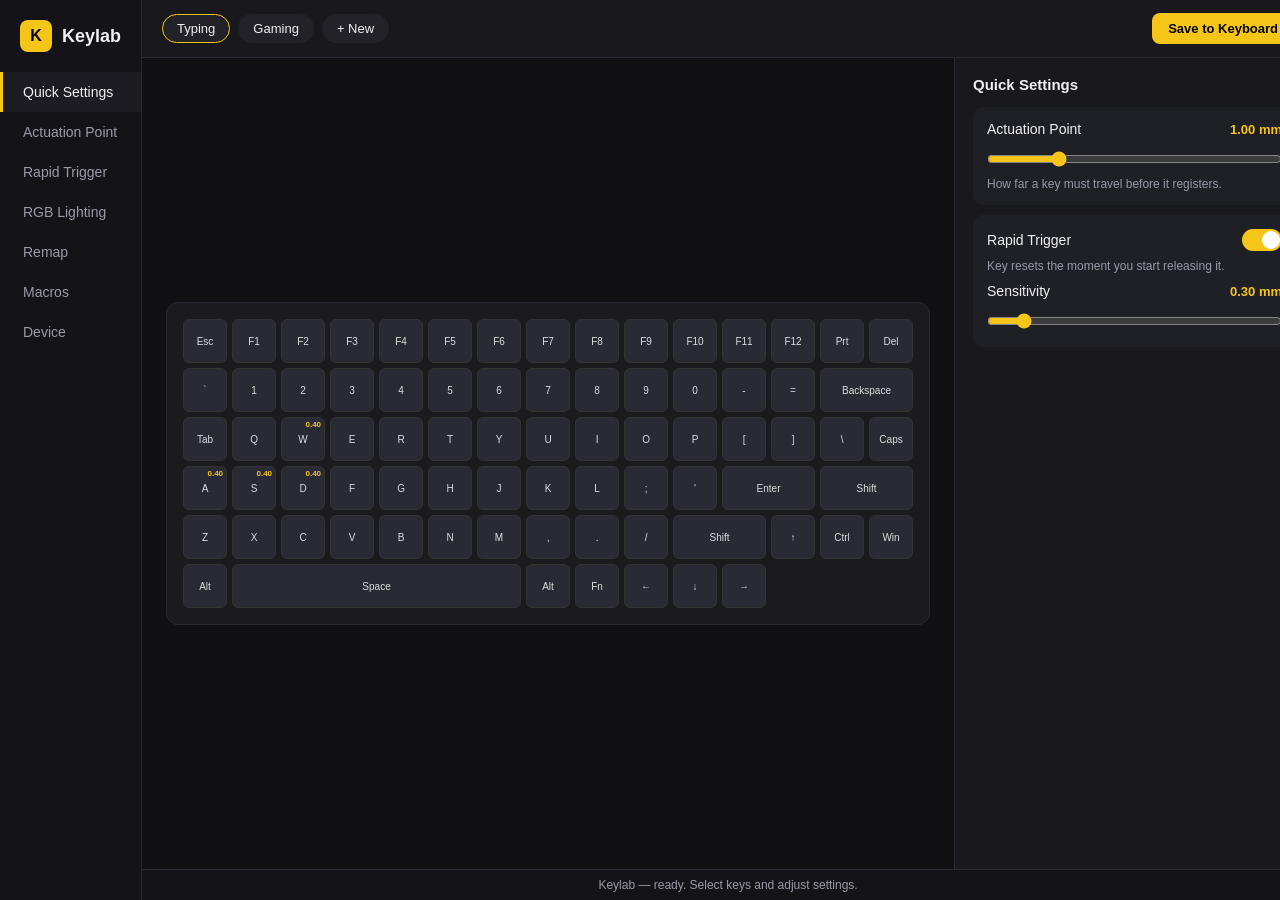
==== site/index.html @ 2c56862e "Rebrand to Keylab with improved design and reliable static deploy" ====
<!DOCTYPE html>
<html lang="en">
<head>
<meta charset="UTF-8">
<meta name="viewport" content="width=device-width, initial-scale=1.0">
<title>Keylab — Keyboard Configurator</title>
<link rel="icon" href="data:image/svg+xml,%3Csvg viewBox='0 0 64 64' xmlns='http://www.w3.org/2000/svg'%3E%3Crect width='64' height='64' rx='12' fill='%23f5c518'/%3E%3Ctext x='32' y='42' text-anchor='middle' font-size='26' font-weight='700' fill='%23000' font-family='system-ui'%3EK%3C/text%3E%3C/svg%3E">
<style>
  :root {
    --bg: #0e0e11;
    --sidebar: #141418;
    --panel: #18181d;
    --card: #1f1f26;
    --border: #2a2a32;
    --text: #f0f0f4;
    --text-dim: #9a9aa8;
    --accent: #f5c518;
    --accent-hover: #ffd84d;
    --selected: #6c5ce7;
    --key: #2a2a34;
    --key-hover: #353542;
  }
  * { box-sizing: border-box; margin: 0; padding: 0; }
  body {
    font-family: -apple-system, BlinkMacSystemFont, "Segoe UI", Roboto, sans-serif;
    background: var(--bg);
    color: var(--text);
    height: 100vh;
    display: flex;
    overflow: hidden;
  }
  .sidebar {
    width: 230px;
    background: var(--sidebar);
    border-right: 1px solid var(--border);
    display: flex;
    flex-direction: column;
    padding: 16px 0;
  }
  .logo {
    padding: 4px 20px 20px;
    display: flex;
    align-items: center;
    gap: 10px;
    font-weight: 700;
    font-size: 18px;
  }
  .logo-icon {
    width: 32px; height: 32px;
    background: var(--accent);
    border-radius: 8px;
    display: flex; align-items: center; justify-content: center;
    color: #000; font-weight: 800; font-size: 16px;
  }
  .nav-item {
    padding: 12px 20px;
    cursor: pointer;
    font-size: 14px;
    color: var(--text-dim);
    display: flex;
    align-items: center;
    gap: 12px;
    transition: 0.15s;
    border-left: 3px solid transparent;
  }
  .nav-item:hover { background: #1c1c22; color: var(--text); }
  .nav-item.active { background: #1c1c22; color: var(--text); border-left-color: var(--accent); }
  .main { flex: 1; display: flex; flex-direction: column; }
  .topbar {
    height: 58px;
    background: var(--panel);
    border-bottom: 1px solid var(--border);
    display: flex;
    align-items: center;
    justify-content: space-between;
    padding: 0 20px;
  }
  .profiles { display: flex; gap: 8px; align-items: center; }
  .profile {
    background: #222228;
    padding: 6px 14px;
    border-radius: 20px;
    font-size: 13px;
    cursor: pointer;
    border: 1px solid transparent;
  }
  .profile.active { border-color: var(--accent); }
  .save-btn {
    background: var(--accent);
    color: #000;
    border: none;
    padding: 8px 16px;
    border-radius: 8px;
    font-weight: 600;
    font-size: 13px;
    cursor: pointer;
  }
  .save-btn:hover { background: var(--accent-hover); }
  .workspace { flex: 1; display: flex; overflow: hidden; }
  .keyboard-wrap {
    flex: 1;
    display: flex;
    align-items: center;
    justify-content: center;
    padding: 24px;
    background: #111114;
  }
  .keyboard {
    display: grid;
    grid-template-columns: repeat(15, 44px);
    gap: 5px;
    background: #1a1a1f;
    padding: 16px;
    border-radius: 12px;
    border: 1px solid var(--border);
  }
  .key {
    height: 44px;
    background: var(--key);
    border-radius: 6px;
    display: flex;
    flex-direction: column;
    align-items: center;
    justify-content: center;
    font-size: 10px;
    font-weight: 500;
    color: #ddd;
    cursor: pointer;
    border: 1px solid #333;
    position: relative;
    transition: 0.1s;
    user-select: none;
  }
  .key:hover { background: var(--key-hover); }
  .key.selected { background: var(--selected); border-color: #8b7cf7; }
  .key .val {
    position: absolute;
    top: 2px; right: 3px;
    font-size: 8px;
    color: var(--accent);
    font-weight: 600;
  }
  .key.wide { grid-column: span 2; }
  .key.space { grid-column: span 6; }
  .settings {
    width: 360px;
    background: var(--panel);
    border-left: 1px solid var(--border);
    padding: 18px;
    overflow-y: auto;
  }
  .section-title { font-size: 15px; font-weight: 600; margin-bottom: 14px; }
  .card {
    background: var(--card);
    border-radius: 10px;
    padding: 14px;
    margin-bottom: 10px;
  }
  .card-header {
    display: flex;
    justify-content: space-between;
    align-items: center;
    margin-bottom: 8px;
    font-size: 14px;
  }
  input[type="range"] { width: 100%; accent-color: var(--accent); margin-top: 6px; }
  .value { color: var(--accent); font-weight: 600; font-size: 13px; }
  .toggle {
    width: 40px; height: 22px;
    background: #333;
    border-radius: 11px;
    position: relative;
    cursor: pointer;
  }
  .toggle.on { background: var(--accent); }
  .toggle::after {
    content: "";
    position: absolute;
    width: 18px; height: 18px;
    background: #fff;
    border-radius: 50%;
    top: 2px; left: 2px;
    transition: 0.2s;
  }
  .toggle.on::after { left: 20px; }
  .section { display: none; }
  .section.active { display: block; }
  .hint { font-size: 12px; color: var(--text-dim); margin-top: 6px; }
  select {
    width: 100%;
    padding: 8px;
    background: #1a1a1f;
    color: #fff;
    border: 1px solid #333;
    border-radius: 6px;
    margin-top: 6px;
  }
  .status {
    background: #141418;
    padding: 8px 16px;
    font-size: 12px;
    color: var(--text-dim);
    border-top: 1px solid var(--border);
    text-align: center;
  }
</style>
</head>
<body>
<div class="sidebar">
  <div class="logo">
    <div class="logo-icon">K</div>
    Keylab
  </div>
  <div class="nav-item active" data-s="quick">Quick Settings</div>
  <div class="nav-item" data-s="actuation">Actuation Point</div>
  <div class="nav-item" data-s="rapid">Rapid Trigger</div>
  <div class="nav-item" data-s="rgb">RGB Lighting</div>
  <div class="nav-item" data-s="remap">Remap</div>
  <div class="nav-item" data-s="macros">Macros</div>
  <div class="nav-item" data-s="device">Device</div>
</div>

<div class="main">
  <div class="topbar">
    <div class="profiles">
      <div class="profile active">Typing</div>
      <div class="profile">Gaming</div>
      <div class="profile">+ New</div>
    </div>
    <button class="save-btn" id="save">Save to Keyboard</button>
  </div>

  <div class="workspace">
    <div class="keyboard-wrap">
      <div class="keyboard" id="kb"></div>
    </div>

    <div class="settings">
      <div class="section active" id="quick">
        <div class="section-title">Quick Settings</div>
        <div class="card">
          <div class="card-header">Actuation Point <span class="value" id="ap-val">1.00 mm</span></div>
          <input type="range" id="ap" min="0.1" max="4.0" step="0.1" value="1.0">
          <div class="hint">How far a key must travel before it registers.</div>
        </div>
        <div class="card">
          <div class="card-header">Rapid Trigger <span class="toggle on"></span></div>
          <div class="hint">Key resets the moment you start releasing it.</div>
          <div class="card-header" style="margin-top:10px">Sensitivity <span class="value">0.30 mm</span></div>
          <input type="range" min="0.1" max="2.0" step="0.1" value="0.3">
        </div>
      </div>

      <div class="section" id="actuation">
        <div class="section-title">Actuation Point</div>
        <div class="card">
          <div class="card-header">Global <span class="value">1.20 mm</span></div>
          <input type="range" min="0.1" max="4.0" step="0.1" value="1.2">
        </div>
        <div class="card">
          <div class="card-header">Per-key mode <span class="toggle"></span></div>
        </div>
      </div>

      <div class="section" id="rapid">
        <div class="section-title">Rapid Trigger</div>
        <div class="card">
          <div class="card-header">Enable <span class="toggle on"></span></div>
          <div class="hint">Resets on release start for faster inputs.</div>
        </div>
        <div class="card">
          <div class="card-header">Sensitivity <span class="value">0.20 mm</span></div>
          <input type="range" min="0.1" max="1.5" step="0.1" value="0.2">
        </div>
      </div>

      <div class="section" id="rgb">
        <div class="section-title">RGB Lighting</div>
        <div class="card">
          <div class="card-header">Effect</div>
          <select>
            <option>Solid</option>
            <option>Wave</option>
            <option>Rainbow</option>
            <option>Reactive</option>
            <option>Breathing</option>
          </select>
        </div>
        <div class="card">
          <div class="card-header">Brightness <span class="value">80%</span></div>
          <input type="range" min="0" max="100" value="80">
        </div>
        <div class="card">
          <div class="card-header">Speed <span class="value">50%</span></div>
          <input type="range" min="0" max="100" value="50">
        </div>
      </div>

      <div class="section" id="remap">
        <div class="section-title">Remap</div>
        <div class="card">
          <div class="card-header">Selected: <span id="sel" style="color:var(--accent)">None</span></div>
          <select>
            <option>Default</option>
            <option>Macro 1</option>
            <option>Media Play/Pause</option>
            <option>Volume Up</option>
            <option>Fn Layer</option>
          </select>
          <div class="hint">Click a key on the keyboard to remap it.</div>
        </div>
      </div>

      <div class="section" id="macros">
        <div class="section-title">Macros</div>
        <div class="card">
          <div class="hint">50 onboard macro slots on most ROYUAN boards.</div>
          <button style="margin-top:10px;width:100%;padding:10px;background:var(--selected);color:#fff;border:none;border-radius:6px;cursor:pointer">Record Macro</button>
        </div>
      </div>

      <div class="section" id="device">
        <div class="section-title">Device</div>
        <div class="card">
          <div class="card-header">Windows Key Lock <span class="toggle"></span></div>
        </div>
        <div class="card">
          <div class="card-header">WASD / Arrow Swap <span class="toggle"></span></div>
        </div>
        <div class="card">
          <div class="card-header">Debounce</div>
          <input type="range" min="0" max="20" value="5" style="margin-top:6px">
        </div>
      </div>
    </div>
  </div>

  <div class="status" id="status">Keylab — ready. Select keys and adjust settings.</div>
</div>

<script>
const layout = [
  ["Esc","F1","F2","F3","F4","F5","F6","F7","F8","F9","F10","F11","F12","Prt","Del"],
  ["`","1","2","3","4","5","6","7","8","9","0","-","=","Backspace"],
  ["Tab","Q","W","E","R","T","Y","U","I","O","P","[","]","\\"],
  ["Caps","A","S","D","F","G","H","J","K","L",";","'","Enter"],
  ["Shift","Z","X","C","V","B","N","M",",",".","/","Shift","↑"],
  ["Ctrl","Win","Alt","Space","Alt","Fn","←","↓","→"]
];

const kb = document.getElementById("kb");
layout.forEach(row => {
  row.forEach(label => {
    const k = document.createElement("div");
    k.className = "key";
    k.innerHTML = `<span>${label}</span>`;
    if (["Backspace","Enter","Shift"].includes(label)) k.classList.add("wide");
    if (label === "Space") k.classList.add("space");
    if (["W","A","S","D"].includes(label)) {
      const v = document.createElement("div");
      v.className = "val";
      v.textContent = "0.40";
      k.appendChild(v);
    }
    k.addEventListener("click", () => {
      document.querySelectorAll(".key.selected").forEach(el => el.classList.remove("selected"));
      k.classList.add("selected");
      document.getElementById("sel").textContent = label;
      document.getElementById("status").textContent = `Selected: ${label}`;
    });
    kb.appendChild(k);
  });
});

document.querySelectorAll(".nav-item").forEach(item => {
  item.addEventListener("click", () => {
    document.querySelectorAll(".nav-item").forEach(i => i.classList.remove("active"));
    item.classList.add("active");
    document.querySelectorAll(".section").forEach(s => s.classList.remove("active"));
    document.getElementById(item.dataset.s).classList.add("active");
  });
});

document.getElementById("ap").addEventListener("input", e => {
  document.getElementById("ap-val").textContent = parseFloat(e.target.value).toFixed(2) + " mm";
});

document.querySelectorAll(".toggle").forEach(t => {
  t.addEventListener("click", () => t.classList.toggle("on"));
});

document.getElementById("save").addEventListener("click", () => {
  document.getElementById("status").textContent = "Settings saved (demo mode — connect keyboard for real writes).";
});
</script>
</body>
</html>
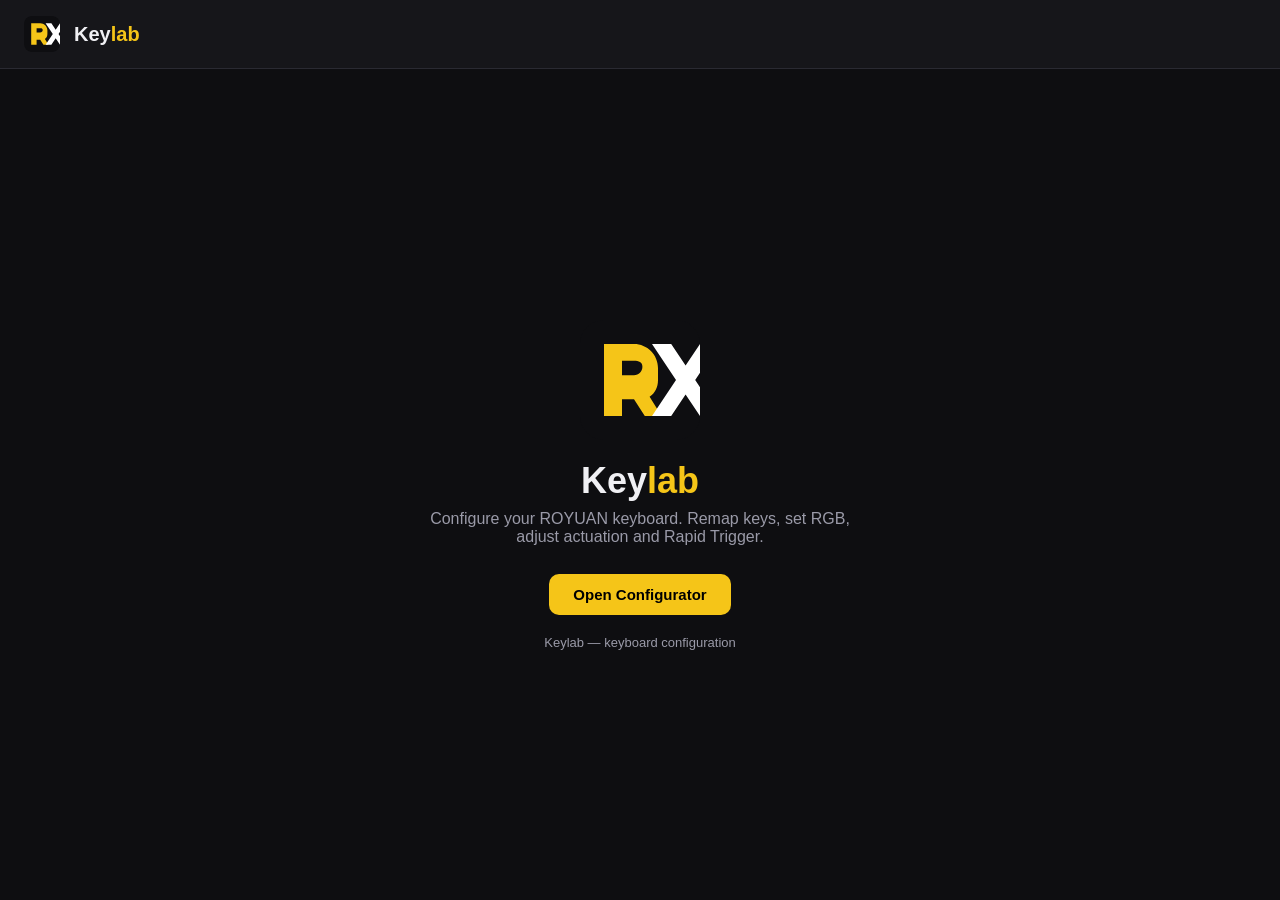
==== commit 31e7d294: "Add Keylab logo and branding" ====
--- a/site/index.html
+++ b/site/index.html
@@ -3,395 +3,80 @@
 <head>
 <meta charset="UTF-8">
 <meta name="viewport" content="width=device-width, initial-scale=1.0">
-<title>Keylab — Keyboard Configurator</title>
-<link rel="icon" href="data:image/svg+xml,%3Csvg viewBox='0 0 64 64' xmlns='http://www.w3.org/2000/svg'%3E%3Crect width='64' height='64' rx='12' fill='%23f5c518'/%3E%3Ctext x='32' y='42' text-anchor='middle' font-size='26' font-weight='700' fill='%23000' font-family='system-ui'%3EK%3C/text%3E%3C/svg%3E">
+<title>Keylab</title>
+<link rel="icon" href="logo.svg">
 <style>
   :root {
     --bg: #0e0e11;
-    --sidebar: #141418;
-    --panel: #18181d;
-    --card: #1f1f26;
+    --panel: #16161a;
+    --card: #1e1e24;
     --border: #2a2a32;
     --text: #f0f0f4;
-    --text-dim: #9a9aa8;
+    --dim: #9a9aa8;
     --accent: #f5c518;
-    --accent-hover: #ffd84d;
     --selected: #6c5ce7;
-    --key: #2a2a34;
-    --key-hover: #353542;
   }
   * { box-sizing: border-box; margin: 0; padding: 0; }
   body {
     font-family: -apple-system, BlinkMacSystemFont, "Segoe UI", Roboto, sans-serif;
     background: var(--bg);
     color: var(--text);
-    height: 100vh;
-    display: flex;
-    overflow: hidden;
-  }
-  .sidebar {
-    width: 230px;
-    background: var(--sidebar);
-    border-right: 1px solid var(--border);
+    min-height: 100vh;
     display: flex;
     flex-direction: column;
-    padding: 16px 0;
   }
-  .logo {
-    padding: 4px 20px 20px;
+  header {
     display: flex;
     align-items: center;
-    gap: 10px;
-    font-weight: 700;
-    font-size: 18px;
-  }
-  .logo-icon {
-    width: 32px; height: 32px;
-    background: var(--accent);
-    border-radius: 8px;
-    display: flex; align-items: center; justify-content: center;
-    color: #000; font-weight: 800; font-size: 16px;
-  }
-  .nav-item {
-    padding: 12px 20px;
-    cursor: pointer;
-    font-size: 14px;
-    color: var(--text-dim);
-    display: flex;
-    align-items: center;
-    gap: 12px;
-    transition: 0.15s;
-    border-left: 3px solid transparent;
-  }
-  .nav-item:hover { background: #1c1c22; color: var(--text); }
-  .nav-item.active { background: #1c1c22; color: var(--text); border-left-color: var(--accent); }
-  .main { flex: 1; display: flex; flex-direction: column; }
-  .topbar {
-    height: 58px;
+    gap: 14px;
+    padding: 16px 24px;
     background: var(--panel);
     border-bottom: 1px solid var(--border);
-    display: flex;
-    align-items: center;
-    justify-content: space-between;
-    padding: 0 20px;
   }
-  .profiles { display: flex; gap: 8px; align-items: center; }
-  .profile {
-    background: #222228;
-    padding: 6px 14px;
-    border-radius: 20px;
-    font-size: 13px;
-    cursor: pointer;
-    border: 1px solid transparent;
-  }
-  .profile.active { border-color: var(--accent); }
-  .save-btn {
-    background: var(--accent);
-    color: #000;
-    border: none;
-    padding: 8px 16px;
-    border-radius: 8px;
-    font-weight: 600;
-    font-size: 13px;
-    cursor: pointer;
-  }
-  .save-btn:hover { background: var(--accent-hover); }
-  .workspace { flex: 1; display: flex; overflow: hidden; }
-  .keyboard-wrap {
+  header img { width: 36px; height: 36px; border-radius: 8px; }
+  header h1 { font-size: 20px; font-weight: 700; }
+  header h1 span { color: var(--accent); }
+  .hero {
     flex: 1;
-    display: flex;
-    align-items: center;
-    justify-content: center;
-    padding: 24px;
-    background: #111114;
-  }
-  .keyboard {
-    display: grid;
-    grid-template-columns: repeat(15, 44px);
-    gap: 5px;
-    background: #1a1a1f;
-    padding: 16px;
-    border-radius: 12px;
-    border: 1px solid var(--border);
-  }
-  .key {
-    height: 44px;
-    background: var(--key);
-    border-radius: 6px;
     display: flex;
     flex-direction: column;
     align-items: center;
     justify-content: center;
-    font-size: 10px;
-    font-weight: 500;
-    color: #ddd;
+    text-align: center;
+    padding: 40px 20px;
+  }
+  .hero img { width: 120px; height: 120px; border-radius: 24px; margin-bottom: 20px; }
+  .hero h2 { font-size: 36px; font-weight: 700; margin-bottom: 8px; }
+  .hero h2 span { color: var(--accent); }
+  .hero p { color: var(--dim); font-size: 16px; max-width: 420px; margin-bottom: 28px; }
+  .btn {
+    background: var(--accent);
+    color: #000;
+    border: none;
+    padding: 12px 24px;
+    border-radius: 10px;
+    font-weight: 600;
+    font-size: 15px;
     cursor: pointer;
-    border: 1px solid #333;
-    position: relative;
-    transition: 0.1s;
-    user-select: none;
+    text-decoration: none;
+    display: inline-block;
   }
-  .key:hover { background: var(--key-hover); }
-  .key.selected { background: var(--selected); border-color: #8b7cf7; }
-  .key .val {
-    position: absolute;
-    top: 2px; right: 3px;
-    font-size: 8px;
-    color: var(--accent);
-    font-weight: 600;
-  }
-  .key.wide { grid-column: span 2; }
-  .key.space { grid-column: span 6; }
-  .settings {
-    width: 360px;
-    background: var(--panel);
-    border-left: 1px solid var(--border);
-    padding: 18px;
-    overflow-y: auto;
-  }
-  .section-title { font-size: 15px; font-weight: 600; margin-bottom: 14px; }
-  .card {
-    background: var(--card);
-    border-radius: 10px;
-    padding: 14px;
-    margin-bottom: 10px;
-  }
-  .card-header {
-    display: flex;
-    justify-content: space-between;
-    align-items: center;
-    margin-bottom: 8px;
-    font-size: 14px;
-  }
-  input[type="range"] { width: 100%; accent-color: var(--accent); margin-top: 6px; }
-  .value { color: var(--accent); font-weight: 600; font-size: 13px; }
-  .toggle {
-    width: 40px; height: 22px;
-    background: #333;
-    border-radius: 11px;
-    position: relative;
-    cursor: pointer;
-  }
-  .toggle.on { background: var(--accent); }
-  .toggle::after {
-    content: "";
-    position: absolute;
-    width: 18px; height: 18px;
-    background: #fff;
-    border-radius: 50%;
-    top: 2px; left: 2px;
-    transition: 0.2s;
-  }
-  .toggle.on::after { left: 20px; }
-  .section { display: none; }
-  .section.active { display: block; }
-  .hint { font-size: 12px; color: var(--text-dim); margin-top: 6px; }
-  select {
-    width: 100%;
-    padding: 8px;
-    background: #1a1a1f;
-    color: #fff;
-    border: 1px solid #333;
-    border-radius: 6px;
-    margin-top: 6px;
-  }
-  .status {
-    background: #141418;
-    padding: 8px 16px;
-    font-size: 12px;
-    color: var(--text-dim);
-    border-top: 1px solid var(--border);
-    text-align: center;
-  }
+  .btn:hover { background: #ffd84d; }
+  .note { margin-top: 20px; font-size: 13px; color: var(--dim); }
 </style>
 </head>
 <body>
-<div class="sidebar">
-  <div class="logo">
-    <div class="logo-icon">K</div>
-    Keylab
-  </div>
-  <div class="nav-item active" data-s="quick">Quick Settings</div>
-  <div class="nav-item" data-s="actuation">Actuation Point</div>
-  <div class="nav-item" data-s="rapid">Rapid Trigger</div>
-  <div class="nav-item" data-s="rgb">RGB Lighting</div>
-  <div class="nav-item" data-s="remap">Remap</div>
-  <div class="nav-item" data-s="macros">Macros</div>
-  <div class="nav-item" data-s="device">Device</div>
+<header>
+  <img src="logo.svg" alt="Keylab">
+  <h1>Key<span>lab</span></h1>
+</header>
+
+<div class="hero">
+  <img src="logo.svg" alt="Keylab logo">
+  <h2>Key<span>lab</span></h2>
+  <p>Configure your ROYUAN keyboard. Remap keys, set RGB, adjust actuation and Rapid Trigger.</p>
+  <a class="btn" href="https://app.getsharkfin.com/">Open Configurator</a>
+  <div class="note">Keylab — keyboard configuration</div>
 </div>
-
-<div class="main">
-  <div class="topbar">
-    <div class="profiles">
-      <div class="profile active">Typing</div>
-      <div class="profile">Gaming</div>
-      <div class="profile">+ New</div>
-    </div>
-    <button class="save-btn" id="save">Save to Keyboard</button>
-  </div>
-
-  <div class="workspace">
-    <div class="keyboard-wrap">
-      <div class="keyboard" id="kb"></div>
-    </div>
-
-    <div class="settings">
-      <div class="section active" id="quick">
-        <div class="section-title">Quick Settings</div>
-        <div class="card">
-          <div class="card-header">Actuation Point <span class="value" id="ap-val">1.00 mm</span></div>
-          <input type="range" id="ap" min="0.1" max="4.0" step="0.1" value="1.0">
-          <div class="hint">How far a key must travel before it registers.</div>
-        </div>
-        <div class="card">
-          <div class="card-header">Rapid Trigger <span class="toggle on"></span></div>
-          <div class="hint">Key resets the moment you start releasing it.</div>
-          <div class="card-header" style="margin-top:10px">Sensitivity <span class="value">0.30 mm</span></div>
-          <input type="range" min="0.1" max="2.0" step="0.1" value="0.3">
-        </div>
-      </div>
-
-      <div class="section" id="actuation">
-        <div class="section-title">Actuation Point</div>
-        <div class="card">
-          <div class="card-header">Global <span class="value">1.20 mm</span></div>
-          <input type="range" min="0.1" max="4.0" step="0.1" value="1.2">
-        </div>
-        <div class="card">
-          <div class="card-header">Per-key mode <span class="toggle"></span></div>
-        </div>
-      </div>
-
-      <div class="section" id="rapid">
-        <div class="section-title">Rapid Trigger</div>
-        <div class="card">
-          <div class="card-header">Enable <span class="toggle on"></span></div>
-          <div class="hint">Resets on release start for faster inputs.</div>
-        </div>
-        <div class="card">
-          <div class="card-header">Sensitivity <span class="value">0.20 mm</span></div>
-          <input type="range" min="0.1" max="1.5" step="0.1" value="0.2">
-        </div>
-      </div>
-
-      <div class="section" id="rgb">
-        <div class="section-title">RGB Lighting</div>
-        <div class="card">
-          <div class="card-header">Effect</div>
-          <select>
-            <option>Solid</option>
-            <option>Wave</option>
-            <option>Rainbow</option>
-            <option>Reactive</option>
-            <option>Breathing</option>
-          </select>
-        </div>
-        <div class="card">
-          <div class="card-header">Brightness <span class="value">80%</span></div>
-          <input type="range" min="0" max="100" value="80">
-        </div>
-        <div class="card">
-          <div class="card-header">Speed <span class="value">50%</span></div>
-          <input type="range" min="0" max="100" value="50">
-        </div>
-      </div>
-
-      <div class="section" id="remap">
-        <div class="section-title">Remap</div>
-        <div class="card">
-          <div class="card-header">Selected: <span id="sel" style="color:var(--accent)">None</span></div>
-          <select>
-            <option>Default</option>
-            <option>Macro 1</option>
-            <option>Media Play/Pause</option>
-            <option>Volume Up</option>
-            <option>Fn Layer</option>
-          </select>
-          <div class="hint">Click a key on the keyboard to remap it.</div>
-        </div>
-      </div>
-
-      <div class="section" id="macros">
-        <div class="section-title">Macros</div>
-        <div class="card">
-          <div class="hint">50 onboard macro slots on most ROYUAN boards.</div>
-          <button style="margin-top:10px;width:100%;padding:10px;background:var(--selected);color:#fff;border:none;border-radius:6px;cursor:pointer">Record Macro</button>
-        </div>
-      </div>
-
-      <div class="section" id="device">
-        <div class="section-title">Device</div>
-        <div class="card">
-          <div class="card-header">Windows Key Lock <span class="toggle"></span></div>
-        </div>
-        <div class="card">
-          <div class="card-header">WASD / Arrow Swap <span class="toggle"></span></div>
-        </div>
-        <div class="card">
-          <div class="card-header">Debounce</div>
-          <input type="range" min="0" max="20" value="5" style="margin-top:6px">
-        </div>
-      </div>
-    </div>
-  </div>
-
-  <div class="status" id="status">Keylab — ready. Select keys and adjust settings.</div>
-</div>
-
-<script>
-const layout = [
-  ["Esc","F1","F2","F3","F4","F5","F6","F7","F8","F9","F10","F11","F12","Prt","Del"],
-  ["`","1","2","3","4","5","6","7","8","9","0","-","=","Backspace"],
-  ["Tab","Q","W","E","R","T","Y","U","I","O","P","[","]","\\"],
-  ["Caps","A","S","D","F","G","H","J","K","L",";","'","Enter"],
-  ["Shift","Z","X","C","V","B","N","M",",",".","/","Shift","↑"],
-  ["Ctrl","Win","Alt","Space","Alt","Fn","←","↓","→"]
-];
-
-const kb = document.getElementById("kb");
-layout.forEach(row => {
-  row.forEach(label => {
-    const k = document.createElement("div");
-    k.className = "key";
-    k.innerHTML = `<span>${label}</span>`;
-    if (["Backspace","Enter","Shift"].includes(label)) k.classList.add("wide");
-    if (label === "Space") k.classList.add("space");
-    if (["W","A","S","D"].includes(label)) {
-      const v = document.createElement("div");
-      v.className = "val";
-      v.textContent = "0.40";
-      k.appendChild(v);
-    }
-    k.addEventListener("click", () => {
-      document.querySelectorAll(".key.selected").forEach(el => el.classList.remove("selected"));
-      k.classList.add("selected");
-      document.getElementById("sel").textContent = label;
-      document.getElementById("status").textContent = `Selected: ${label}`;
-    });
-    kb.appendChild(k);
-  });
-});
-
-document.querySelectorAll(".nav-item").forEach(item => {
-  item.addEventListener("click", () => {
-    document.querySelectorAll(".nav-item").forEach(i => i.classList.remove("active"));
-    item.classList.add("active");
-    document.querySelectorAll(".section").forEach(s => s.classList.remove("active"));
-    document.getElementById(item.dataset.s).classList.add("active");
-  });
-});
-
-document.getElementById("ap").addEventListener("input", e => {
-  document.getElementById("ap-val").textContent = parseFloat(e.target.value).toFixed(2) + " mm";
-});
-
-document.querySelectorAll(".toggle").forEach(t => {
-  t.addEventListener("click", () => t.classList.toggle("on"));
-});
-
-document.getElementById("save").addEventListener("click", () => {
-  document.getElementById("status").textContent = "Settings saved (demo mode — connect keyboard for real writes).";
-});
-</script>
 </body>
 </html>
